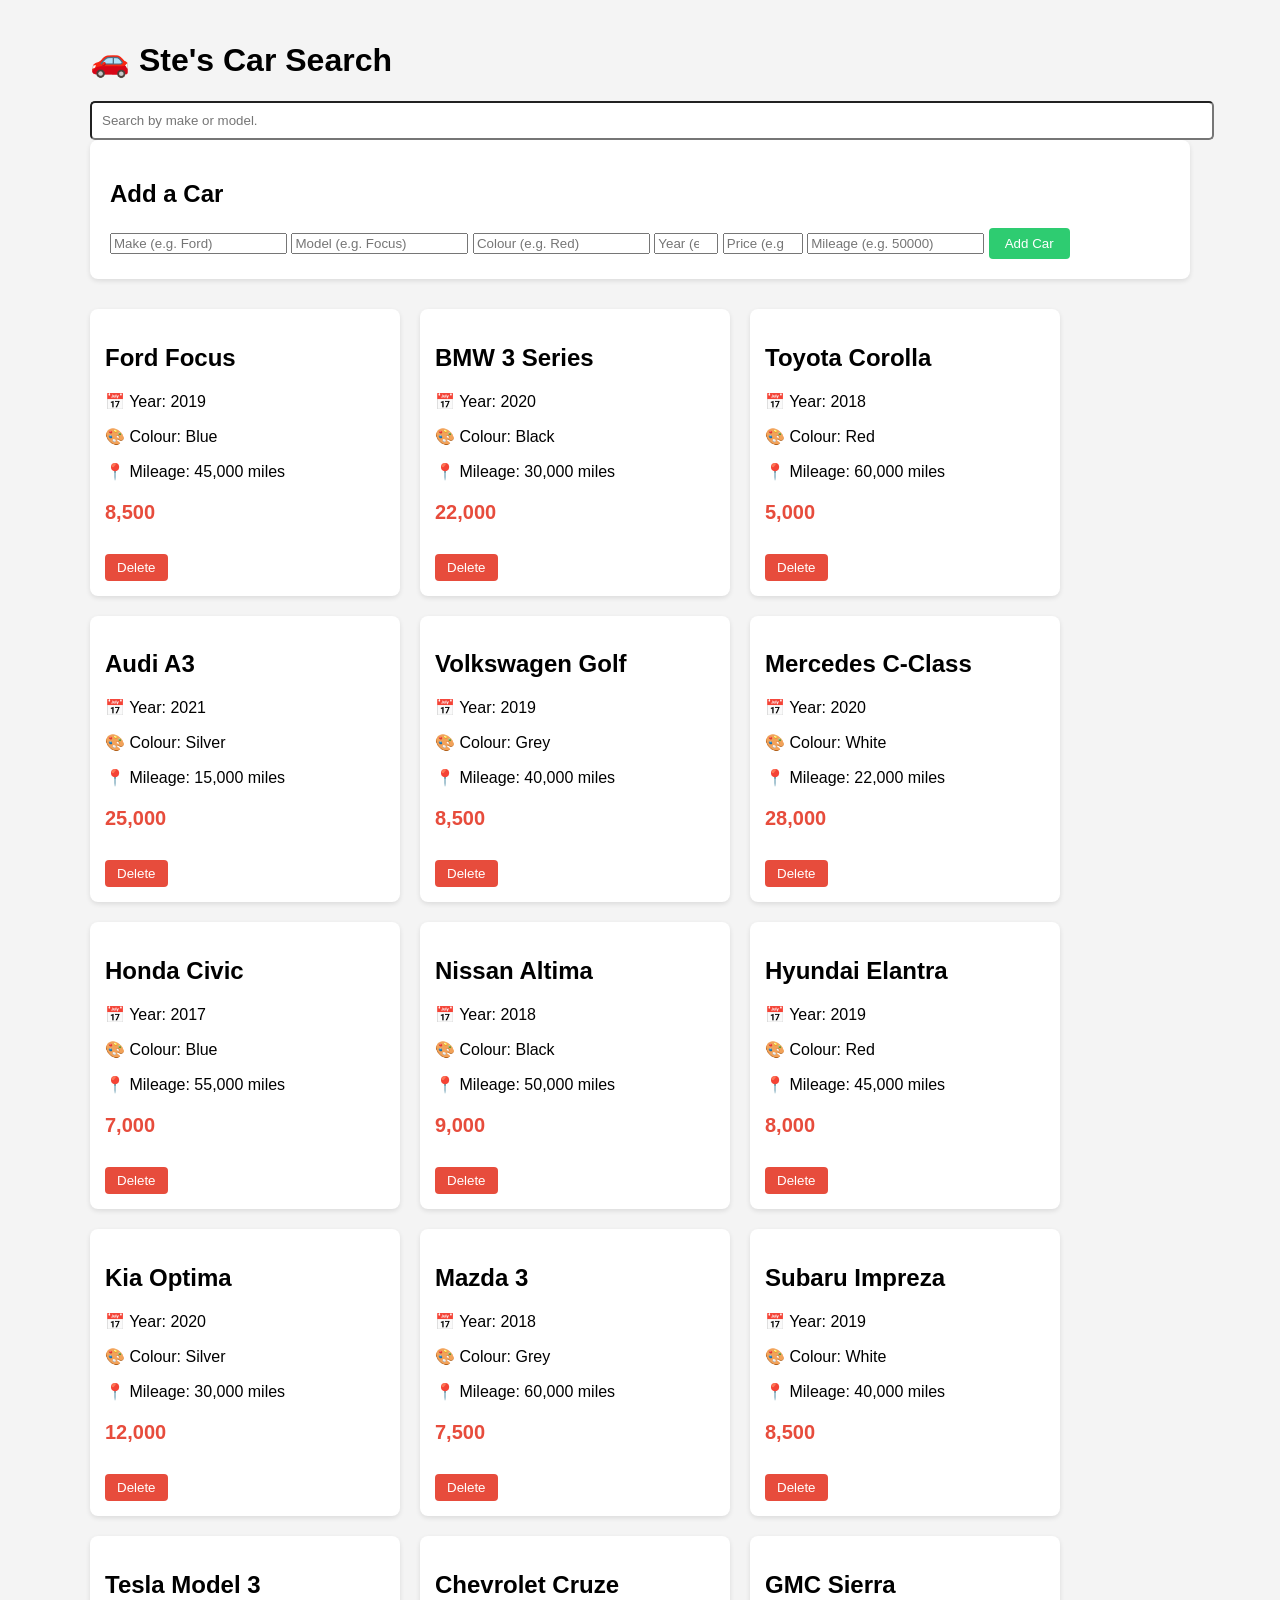
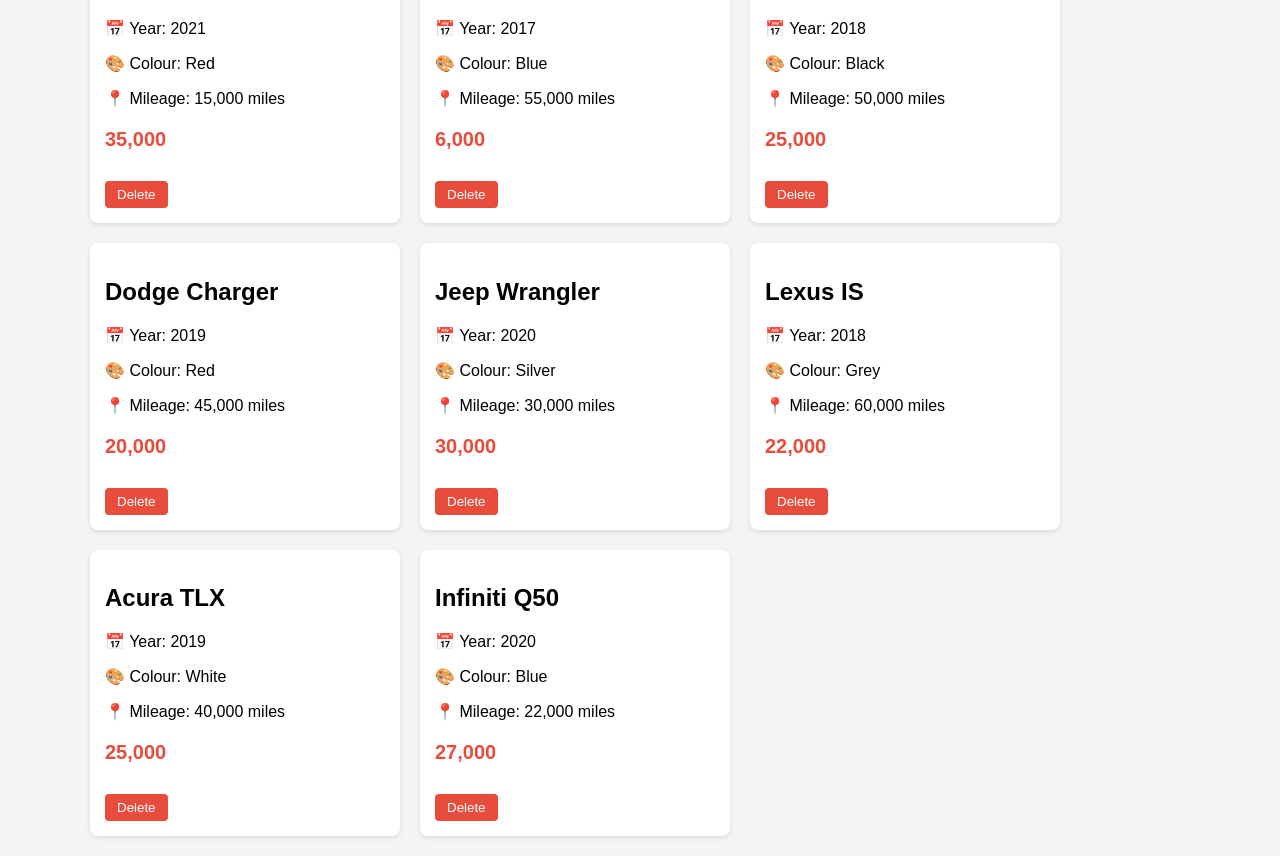
==== NewCarSearch.html @ 7475231a "More user friendly validation" ====
<!DOCTYPE html>
<html>
  <head>
    <style> /* https://htmlcheatsheet.com/css/ */
        body {
            font-family: Arial, sans-serif;
            max-width: 1100px;
            margin: 0 auto;
            padding: 20px;
            background-color: #f4f4f4;
        }
        #search-bar {
            width: 100%;
            padding: 10px;
            border-radius: 5px;
        }
        #car-listings {
            display: flex;
            flex-wrap: wrap;
            gap: 20px; /* Gap works in Visual Stuido */
        }
        #add-car-form {
            background: white;
            padding: 20px;
            border-radius: 8px;
            margin-bottom: 30px;
            box-shadow: 0px 2px 5px rgba(0,0,0,0.1);
        }
        #add-car-form button {
            padding: 8px 16px;
            background-color: #2ecc71;
            color: white;
            border: none;
            border-radius: 4px;
            cursor: pointer;
        }
        .car-card {
            background: white;
            padding: 15px;
            border-radius: 8px;
            width: 280px;
            box-shadow: 0 2px 5px rgba(0,0,0,0.1);
        }
        .price {
            font-size: 20px;
            font-weight: bold;
            color: #e74c3c;
        }
        .car-card button {
            margin-top: 10px;
            padding: 6px 12px;
            background-color: #e74c3c;
            color: white;
            border: none;
            border-radius: 4px;
            cursor: pointer;
        }
        .car-card button:hover {
            background-color: #c0392b;
        }
        .invalid {
            border: 2px solid #e74c3c !important;
        }

    </style>
    <title>Ste's Car Search</title>
  </head>
  <body>
    <h1>🚗 Ste's Car Search</h1> <!-- Car icon works in Visual Studio  -->
    <input type="text" id="search-bar" placeholder="Search by make or model.">
    <form id="add-car-form">
        <h2>Add a Car</h2>
        <input type="text" id="input-make" placeholder="Make (e.g. Ford)" maxlength="50">
        <input type="text" id="input-model" placeholder="Model (e.g. Focus)" maxlength="50">
        <input type="text" id="input-colour" placeholder="Colour (e.g. Red)" maxlength="50">
        <input type="number" id="input-year" placeholder="Year (e.g. 2020)" min="1900" max="2030">
        <input type="number" id="input-price" placeholder="Price (e.g. 5400)" min="0" max="100000">
        <input type="number" id="input-mileage" placeholder="Mileage (e.g. 50000)" min="0">
        <button onclick="addCar()">Add Car</button>
    </form>
    <section id="car-listings"> </section>

    <script>
        const cars =[
            {id: 1, make: "Ford", model: "Focus", year: 2019, price: 8500, mileage: 45000, colour: "Blue" },
            {id: 2, make: "BMW", model: "3 Series", year: 2020, price: 22000, mileage: 30000, colour:"Black"},
            {id: 3, make: "Toyota", model: "Corolla", year: 2018, price: 5000, mileage: 60000, colour:"Red"},
            {id: 4, make: "Audi", model: "A3", year: 2021, price: 25000, mileage: 15000, colour:"Silver"},
            {id: 5, make: "Volkswagen", model: "Golf", year: 2019, price: 8500, mileage: 40000, colour:"Grey"},
            {id: 6, make: "Mercedes", model: "C-Class", year: 2020, price: 28000, mileage: 22000, colour:"White"},
            {id: 7, make: "Honda", model: "Civic", year: 2017, price: 7000, mileage: 55000, colour:"Blue"},
            {id: 8, make: "Nissan", model: "Altima", year: 2018, price: 9000, mileage: 50000, colour:"Black"},
            {id: 9, make: "Hyundai", model: "Elantra", year: 2019, price: 8000, mileage: 45000, colour:"Red"},
            {id: 10, make: "Kia", model: "Optima", year: 2020, price: 12000, mileage: 30000, colour:"Silver"},
            {id: 11, make: "Mazda", model: "3", year: 2018, price: 7500, mileage: 60000, colour:"Grey"},
            {id: 12, make: "Subaru", model: "Impreza", year: 2019, price: 8500, mileage: 40000, colour:"White"},
            {id: 13, make: "Tesla", model: "Model 3", year: 2021, price: 35000, mileage: 15000, colour:"Red"},
            {id: 14, make: "Chevrolet", model: "Cruze", year: 2017, price: 6000, mileage: 55000, colour:"Blue"},
            {id: 15, make: "GMC", model: "Sierra", year: 2018, price: 25000, mileage: 50000, colour:"Black"},
            {id: 16, make: "Dodge", model: "Charger", year: 2019, price: 20000, mileage: 45000, colour:"Red"},
            {id: 17, make: "Jeep", model: "Wrangler", year: 2020, price: 30000, mileage: 30000, colour:"Silver"},
            {id: 18, make: "Lexus", model: "IS", year: 2018, price: 22000, mileage: 60000, colour:"Grey"},
            {id: 19, make: "Acura", model: "TLX", year: 2019, price: 25000, mileage: 40000, colour:"White"},
            {id: 20, make: "Infiniti", model: "Q50", year: 2020, price: 27000, mileage: 22000, colour:"Blue"},
        ];

        let nextId = 21;

    /* This function is a safety measure to 
    prevent harmful text from being inserted (XSS)*/
    function escapeHTML(str) {
    const div = document.createElement("div");
    div.textContent = str;
    return div.innerHTML;
    }

    function displayCars(carList) {
        const listings = document.getElementById("car-listings");
        listings.innerHTML = ""; 

        if (carList.length === 0) {
            listings.innerHTML = '<p class="no-results">No cars found.</p>';
                return;
        }

        let html ="";
        carList.forEach(car => {
            // Icons work in Visual Studio
            html += ` 
            <article class="car-card">
                <h2> ${escapeHTML(car.make)} ${escapeHTML(car.model)}</h2>
                <p> 📅 Year: ${escapeHTML(String(car.year))}</p>
                <p> 🎨 Colour: ${escapeHTML(car.colour)}</p>
                <p> 📍 Mileage: ${escapeHTML(car.mileage.toLocaleString())} miles </p>
                <p class="price"> ${escapeHTML(car.price.toLocaleString())} </p>
                <button onclick="deleteCar(${escapeHTML(car.id)})"> Delete</button>
            </article>
         ` ;
        });
        listings.innerHTML = html;

    }
    function getFilteredCars() {
        const searchTerm = document.getElementById("search-bar").value.toLowerCase();
        if (!searchTerm) return cars;
        return cars.filter(car =>
            car.make.toLowerCase().includes(searchTerm) ||
            car.model.toLowerCase().includes(searchTerm)
        );
    }

    document.getElementById("search-bar").addEventListener("input", () => {
        displayCars(getFilteredCars());
    });

    function deleteCar(id) {
        const index = cars.findIndex(car => car.id === id);
        if (index !== -1) {
            cars.splice(index, 1);
        }

displayCars(getFilteredCars());

    }
    
    function addCar() {
        const fields = {
        make: document.getElementById("input-make"),
        model: document.getElementById("input-model"),
        year: document.getElementById("input-year"),
        price: document.getElementById("input-price"),
        mileage: document.getElementById("input-mileage"),
        colour: document.getElementById("input-colour"),
  };

  let valid = true;

  Object.values(fields).forEach(field => field.classList.remove("invalid"));

  Object.entries(fields).forEach(([key, field]) => {
    if (!field.value.trim()) {
      field.classList.add("invalid");
      valid = false;
    }
  });

  ["make", "model", "colour"].forEach(key => {
    if (fields[key].value.trim().length > 50) {
      fields[key].classList.add("invalid");
      valid = false;
    }
  });

  const year = parseInt(fields.year.value);
  const price = parseInt(fields.price.value);
  const mileage = parseInt(fields.mileage.value);

  if (fields.year.value && (year < 1900 || year > 2030)) {
    fields.year.classList.add("invalid");
    valid = false;
  }
  if (fields.price.value && (price < 0 || price > 100000)) {
    fields.price.classList.add("invalid");
    valid = false;
  }
  if (fields.mileage.value && mileage < 0) {
    fields.mileage.classList.add("invalid");
    valid = false;
  }

  if (!valid) {
    alert("Please check the highlighted fields.");
    return;
  }

  cars.push({
    id: nextId++,
    make: fields.make.value.trim(),
    model: fields.model.value.trim(),
    year: year,
    price: price,
    mileage: mileage,
    colour: fields.colour.value.trim(),
  });

  Object.values(fields).forEach(field => field.value = "");
  displayCars(getFilteredCars());
}

displayCars(cars);

    </script>
  </body>
</html>
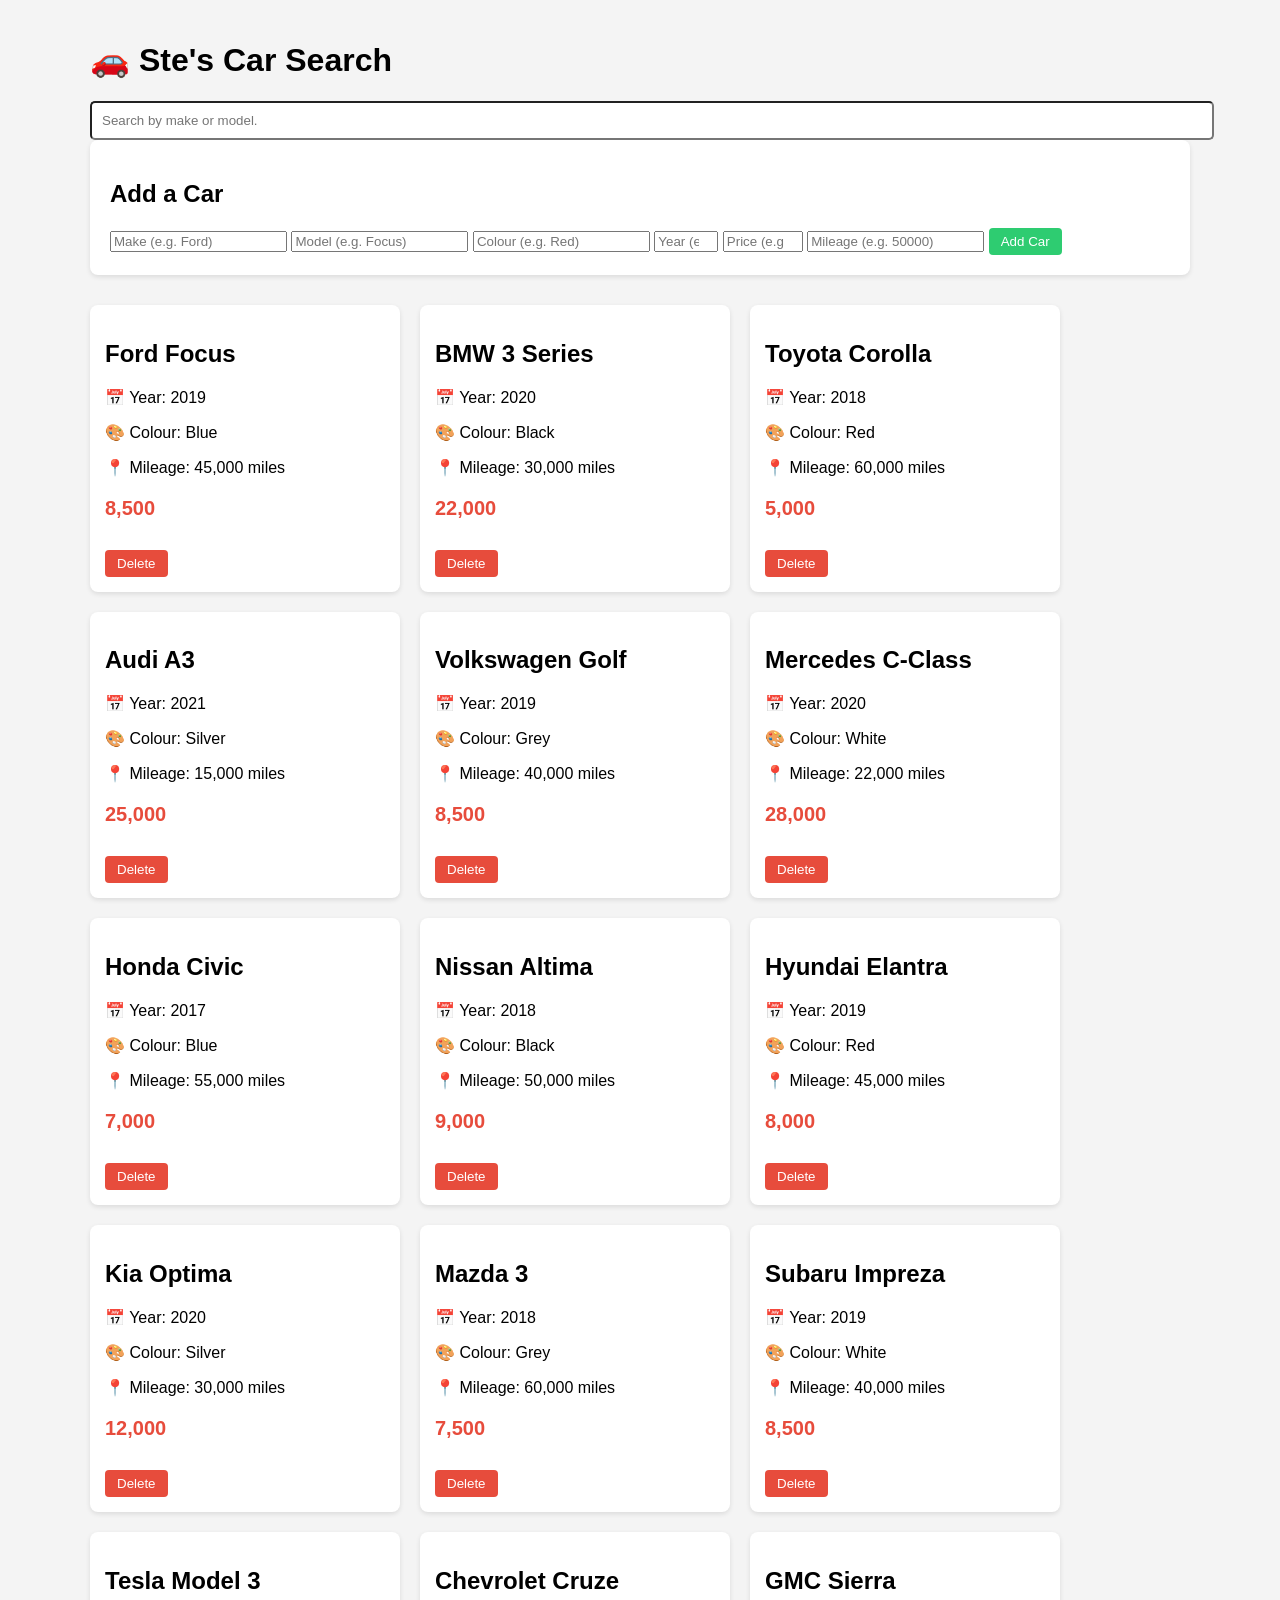
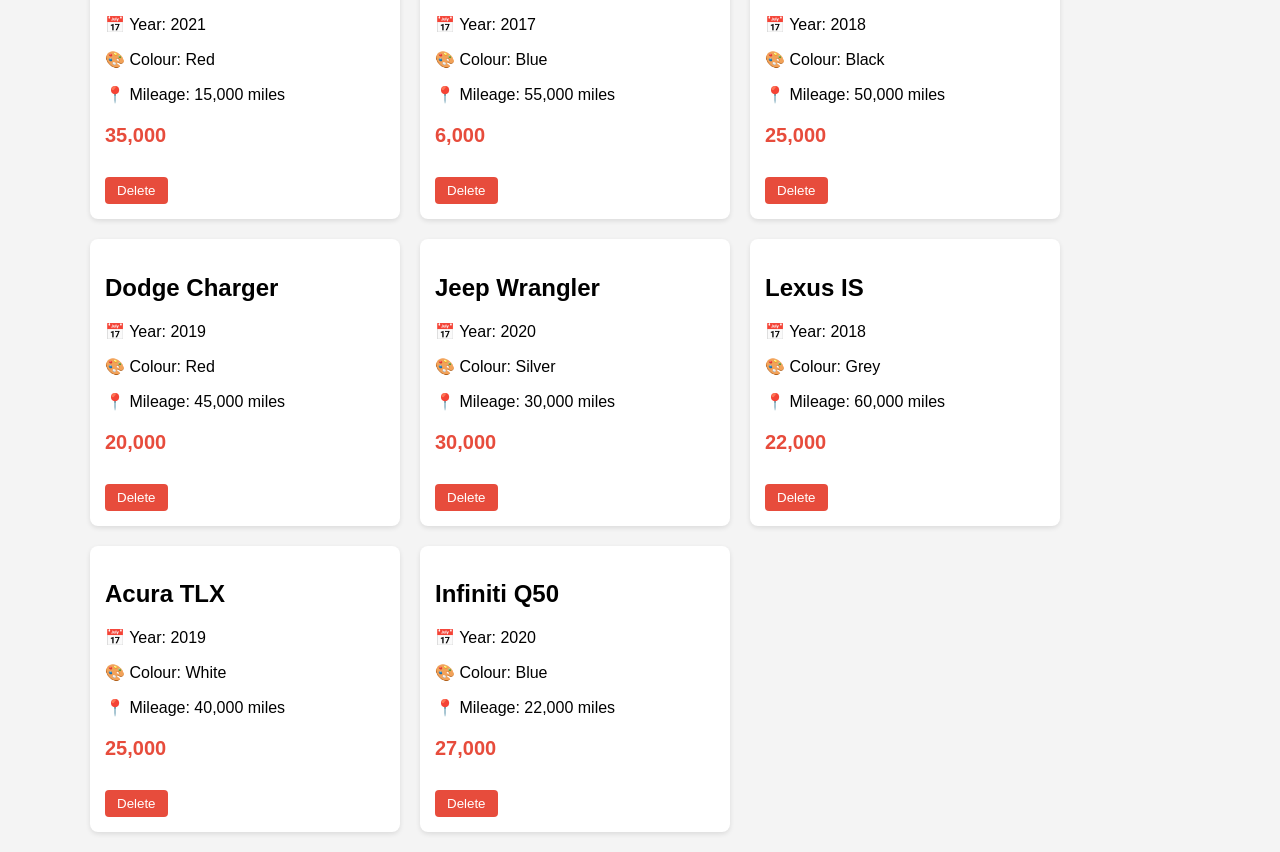
==== commit f84af8bf: "Button size reduced to better fit the form." ====
--- a/NewCarSearch.html
+++ b/NewCarSearch.html
@@ -27,7 +27,7 @@
             box-shadow: 0px 2px 5px rgba(0,0,0,0.1);
         }
         #add-car-form button {
-            padding: 8px 16px;
+            padding: 6px 12px;
             background-color: #2ecc71;
             color: white;
             border: none;
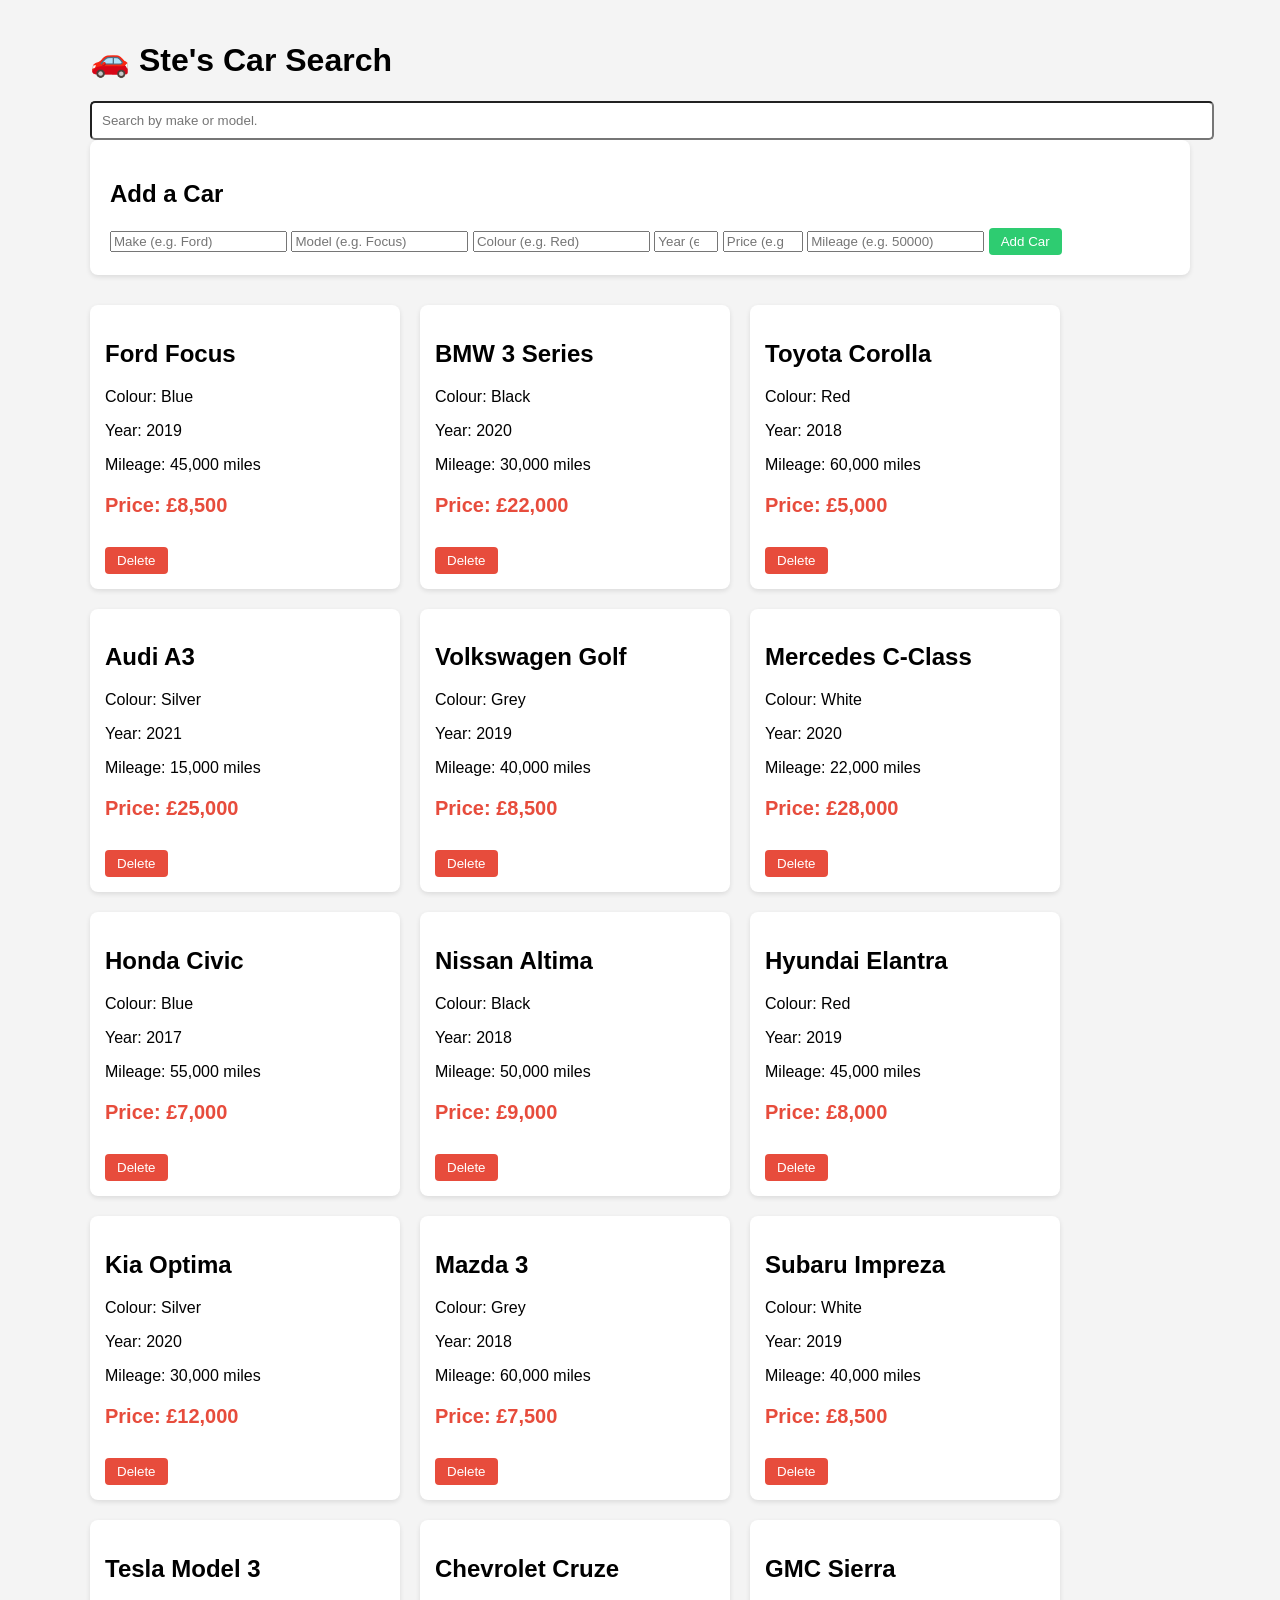
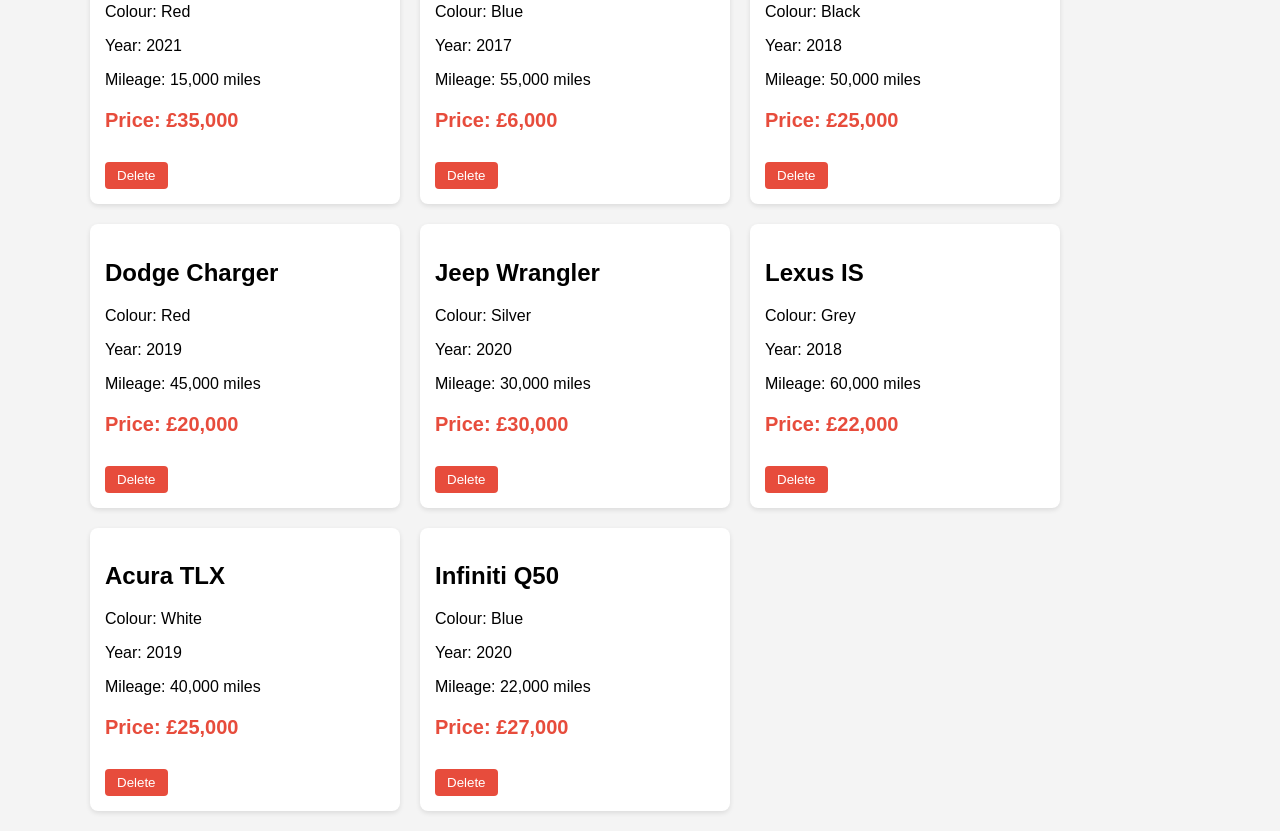
==== commit 8bc484c8: "Re did the displayCars function so xss attacks couldnt break it." ====
--- a/NewCarSearch.html
+++ b/NewCarSearch.html
@@ -17,7 +17,7 @@
         #car-listings {
             display: flex;
             flex-wrap: wrap;
-            gap: 20px; /* Gap works in Visual Stuido */
+            gap: 20px; 
         }
         #add-car-form {
             background: white;
@@ -66,9 +66,9 @@
     <title>Ste's Car Search</title>
   </head>
   <body>
-    <h1>🚗 Ste's Car Search</h1> <!-- Car icon works in Visual Studio  -->
+    <h1>🚗 Ste's Car Search</h1>
     <input type="text" id="search-bar" placeholder="Search by make or model.">
-    <form id="add-car-form">
+    <section id="add-car-form">
         <h2>Add a Car</h2>
         <input type="text" id="input-make" placeholder="Make (e.g. Ford)" maxlength="50">
         <input type="text" id="input-model" placeholder="Model (e.g. Focus)" maxlength="50">
@@ -76,8 +76,8 @@
         <input type="number" id="input-year" placeholder="Year (e.g. 2020)" min="1900" max="2030">
         <input type="number" id="input-price" placeholder="Price (e.g. 5400)" min="0" max="100000">
         <input type="number" id="input-mileage" placeholder="Mileage (e.g. 50000)" min="0">
-        <button onclick="addCar()">Add Car</button>
-    </form>
+        <button type="button" onclick="addCar()">Add Car</button>
+    </section>
     <section id="car-listings"> </section>
 
     <script>
@@ -106,13 +106,6 @@
 
         let nextId = 21;
 
-    /* This function is a safety measure to 
-    prevent harmful text from being inserted (XSS)*/
-    function escapeHTML(str) {
-    const div = document.createElement("div");
-    div.textContent = str;
-    return div.innerHTML;
-    }
 
     function displayCars(carList) {
         const listings = document.getElementById("car-listings");
@@ -120,26 +113,43 @@
 
         if (carList.length === 0) {
             listings.innerHTML = '<p class="no-results">No cars found.</p>';
-                return;
-        }
-
-        let html ="";
+            return;
+        }
+
         carList.forEach(car => {
-            // Icons work in Visual Studio
-            html += ` 
-            <article class="car-card">
-                <h2> ${escapeHTML(car.make)} ${escapeHTML(car.model)}</h2>
-                <p> 📅 Year: ${escapeHTML(String(car.year))}</p>
-                <p> 🎨 Colour: ${escapeHTML(car.colour)}</p>
-                <p> 📍 Mileage: ${escapeHTML(car.mileage.toLocaleString())} miles </p>
-                <p class="price"> ${escapeHTML(car.price.toLocaleString())} </p>
-                <button onclick="deleteCar(${escapeHTML(car.id)})"> Delete</button>
-            </article>
-         ` ;
-        });
-        listings.innerHTML = html;
-
-    }
+            const card = document.createElement("article");
+            card.className ="car-card";
+
+            const title = document.createElement("h2");
+            title.textContent = `${car.make} ${car.model}`;
+            card.appendChild(title);
+
+            const colourP = document.createElement("p");
+            colourP.textContent = `Colour: ${car.colour}`;
+            card.appendChild(colourP);
+
+            const yearP = document.createElement("p");
+            yearP.textContent = `Year: ${car.year}`;
+            card.appendChild(yearP);
+
+            const mileageP = document.createElement("p");
+            mileageP.textContent = `Mileage: ${car.mileage.toLocaleString()} miles`;
+            card.appendChild(mileageP);
+
+            const priceP = document.createElement("p");
+            priceP.className = "price";
+            priceP.textContent = `Price: £${car.price.toLocaleString()}`;
+            card.appendChild(priceP);
+
+            const deleteBtn = document.createElement("button"); // make a button object
+            deleteBtn.textContent = "Delete"; // set what it says
+            deleteBtn.addEventListener("click", () => deleteCar(car.id)); // attach a handler
+            card.appendChild(deleteBtn); // stick it on the page
+
+            listings.appendChild(card);
+        });       
+    }
+
     function getFilteredCars() {
         const searchTerm = document.getElementById("search-bar").value.toLowerCase();
         if (!searchTerm) return cars;
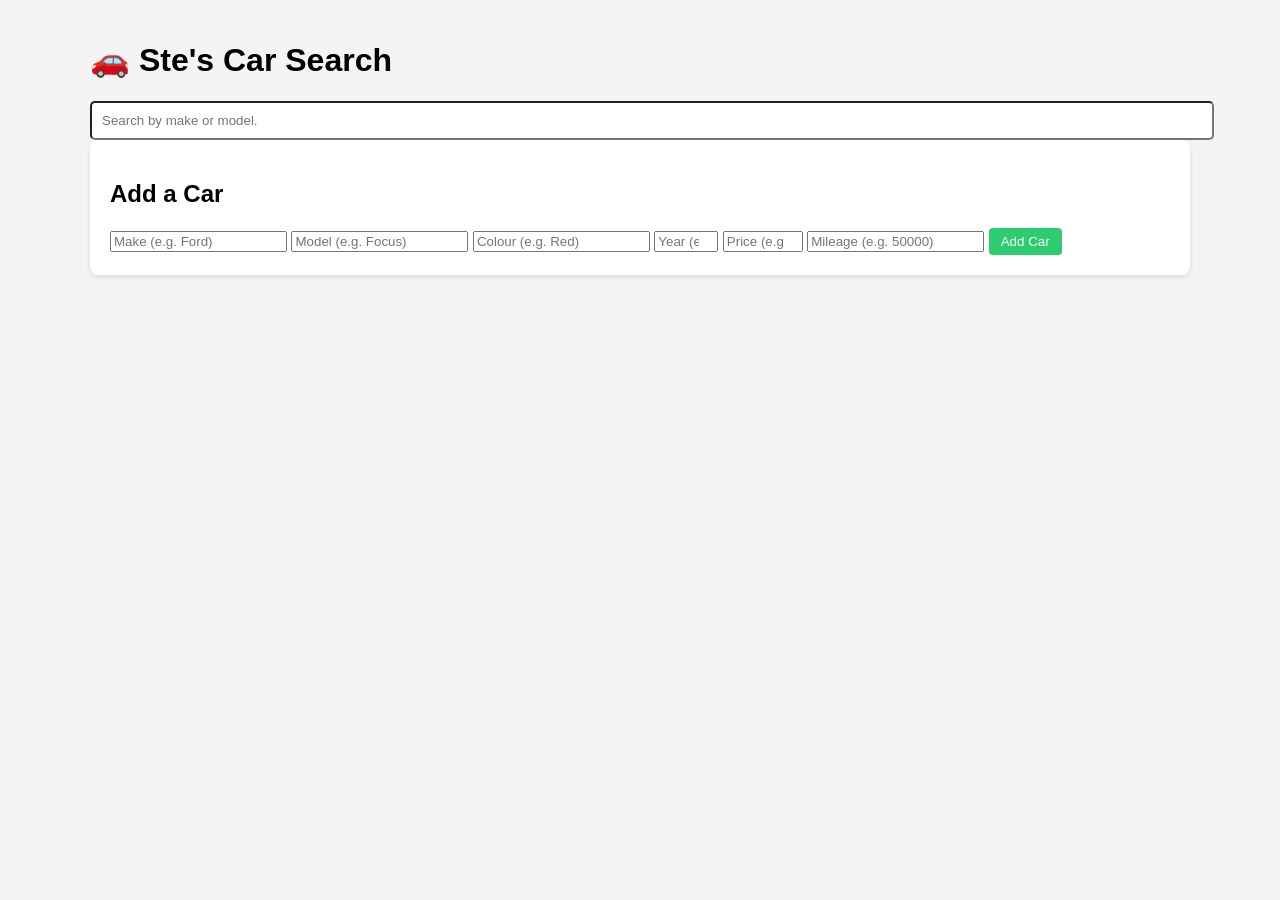
==== commit cd91a7e0: "Added CSP meta tag to both HTML files and changed the add car button to have an id for better event " ====
--- a/NewCarSearch.html
+++ b/NewCarSearch.html
@@ -64,6 +64,7 @@
 
     </style>
     <title>Ste's Car Search</title>
+    <meta http-equiv="Content-Security-Policy" content="default-src 'self'; script-src 'self'; style-src 'self'; img-src 'self'">
   </head>
   <body>
     <h1>🚗 Ste's Car Search</h1>
@@ -76,7 +77,7 @@
         <input type="number" id="input-year" placeholder="Year (e.g. 2020)" min="1900" max="2030">
         <input type="number" id="input-price" placeholder="Price (e.g. 5400)" min="0" max="100000">
         <input type="number" id="input-mileage" placeholder="Mileage (e.g. 50000)" min="0">
-        <button type="button" onclick="addCar()">Add Car</button>
+        <button type="button" id="add-car-btn()">Add Car</button>
     </section>
     <section id="car-listings"> </section>
 
@@ -106,7 +107,6 @@
 
         let nextId = 21;
 
-
     function displayCars(carList) {
         const listings = document.getElementById("car-listings");
         listings.innerHTML = ""; 
@@ -141,10 +141,10 @@
             priceP.textContent = `Price: £${car.price.toLocaleString()}`;
             card.appendChild(priceP);
 
-            const deleteBtn = document.createElement("button"); // make a button object
-            deleteBtn.textContent = "Delete"; // set what it says
-            deleteBtn.addEventListener("click", () => deleteCar(car.id)); // attach a handler
-            card.appendChild(deleteBtn); // stick it on the page
+            const deleteBtn = document.createElement("button");
+            deleteBtn.textContent = "Delete"; 
+            deleteBtn.addEventListener("click", () => deleteCar(car.id)); 
+            card.appendChild(deleteBtn); 
 
             listings.appendChild(card);
         });       
@@ -158,6 +158,8 @@
             car.model.toLowerCase().includes(searchTerm)
         );
     }
+    
+    document.getElementById("add-car-btn").addEventListener("click", addCar);
 
     document.getElementById("search-bar").addEventListener("input", () => {
         displayCars(getFilteredCars());
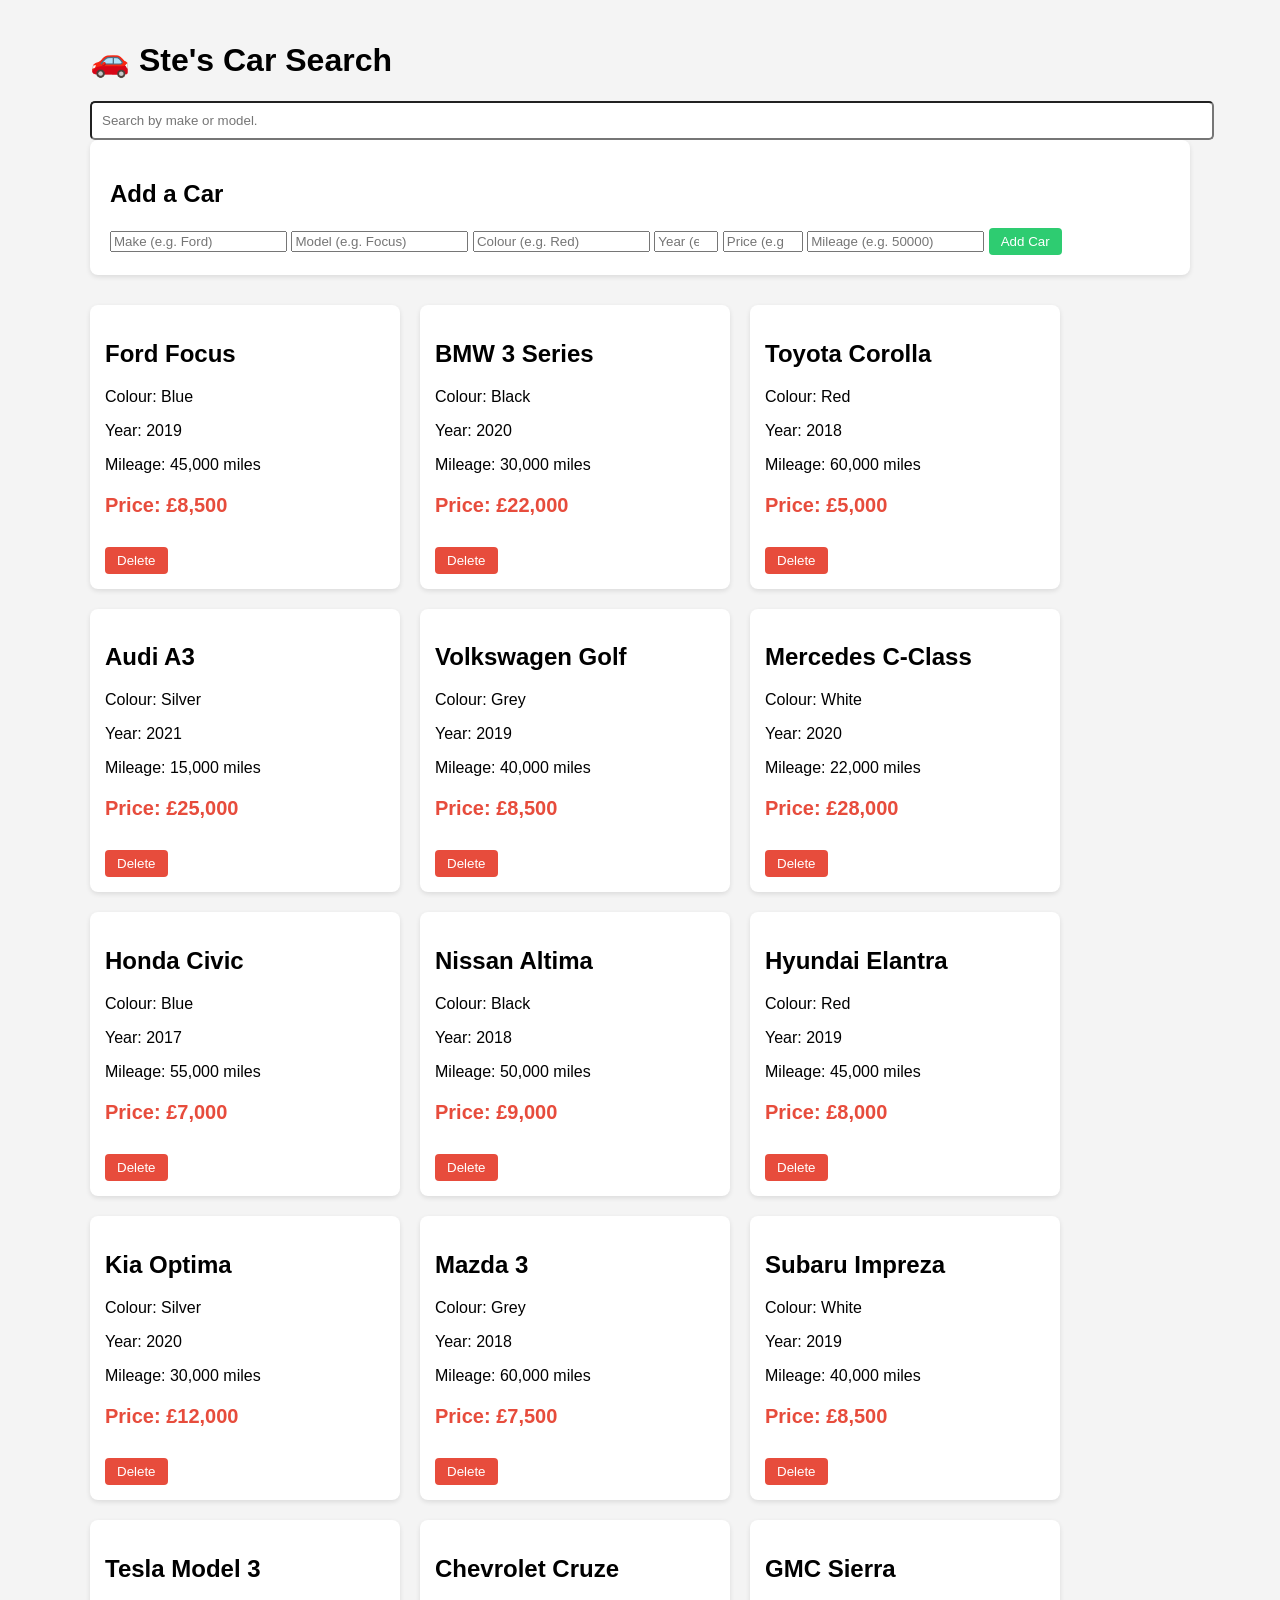
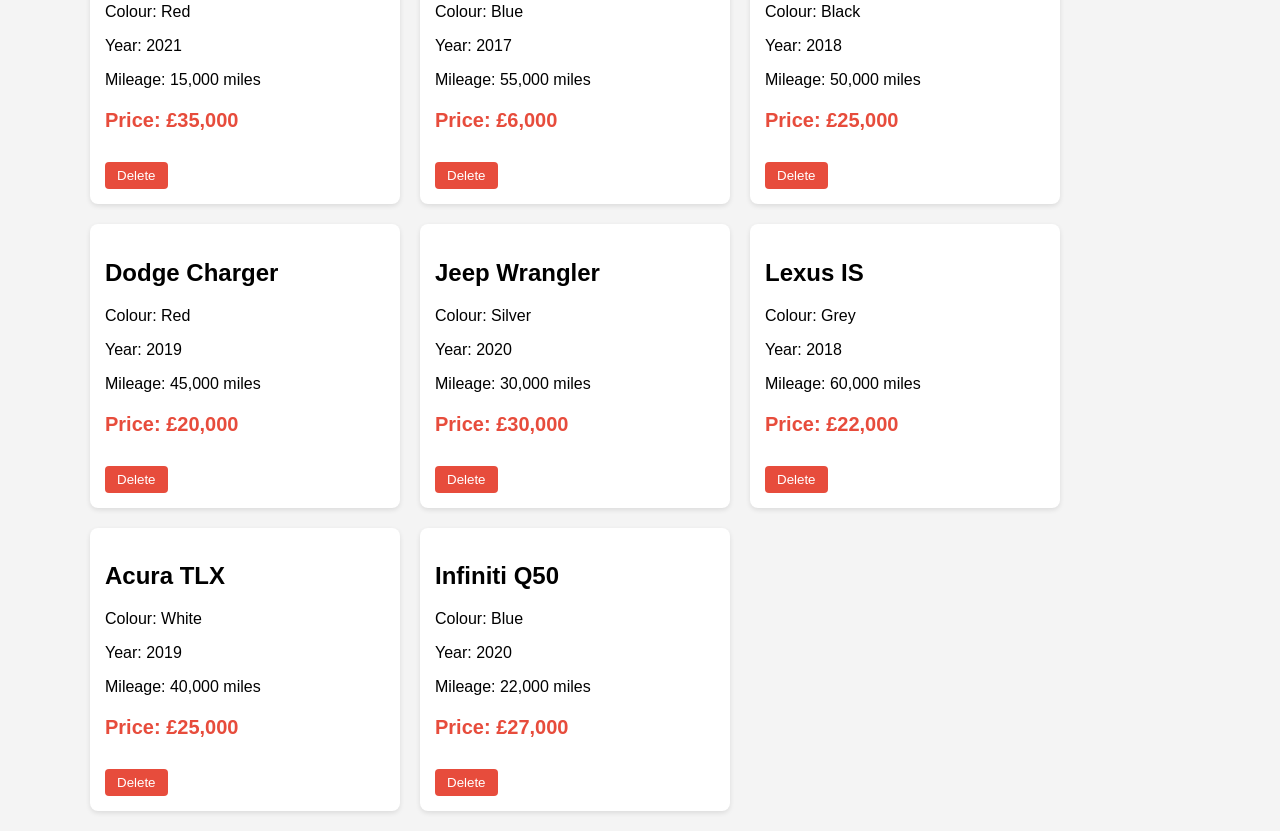
==== commit 183d292a: "more typos fixed!" ====
--- a/NewCarSearch.html
+++ b/NewCarSearch.html
@@ -64,7 +64,6 @@
 
     </style>
     <title>Ste's Car Search</title>
-    <meta http-equiv="Content-Security-Policy" content="default-src 'self'; script-src 'self'; style-src 'self'; img-src 'self'">
   </head>
   <body>
     <h1>🚗 Ste's Car Search</h1>
@@ -77,7 +76,7 @@
         <input type="number" id="input-year" placeholder="Year (e.g. 2020)" min="1900" max="2030">
         <input type="number" id="input-price" placeholder="Price (e.g. 5400)" min="0" max="100000">
         <input type="number" id="input-mileage" placeholder="Mileage (e.g. 50000)" min="0">
-        <button type="button" id="add-car-btn()">Add Car</button>
+        <button type="button" id="add-car-btn">Add Car</button>
     </section>
     <section id="car-listings"> </section>
 
@@ -158,7 +157,7 @@
             car.model.toLowerCase().includes(searchTerm)
         );
     }
-    
+
     document.getElementById("add-car-btn").addEventListener("click", addCar);
 
     document.getElementById("search-bar").addEventListener("input", () => {
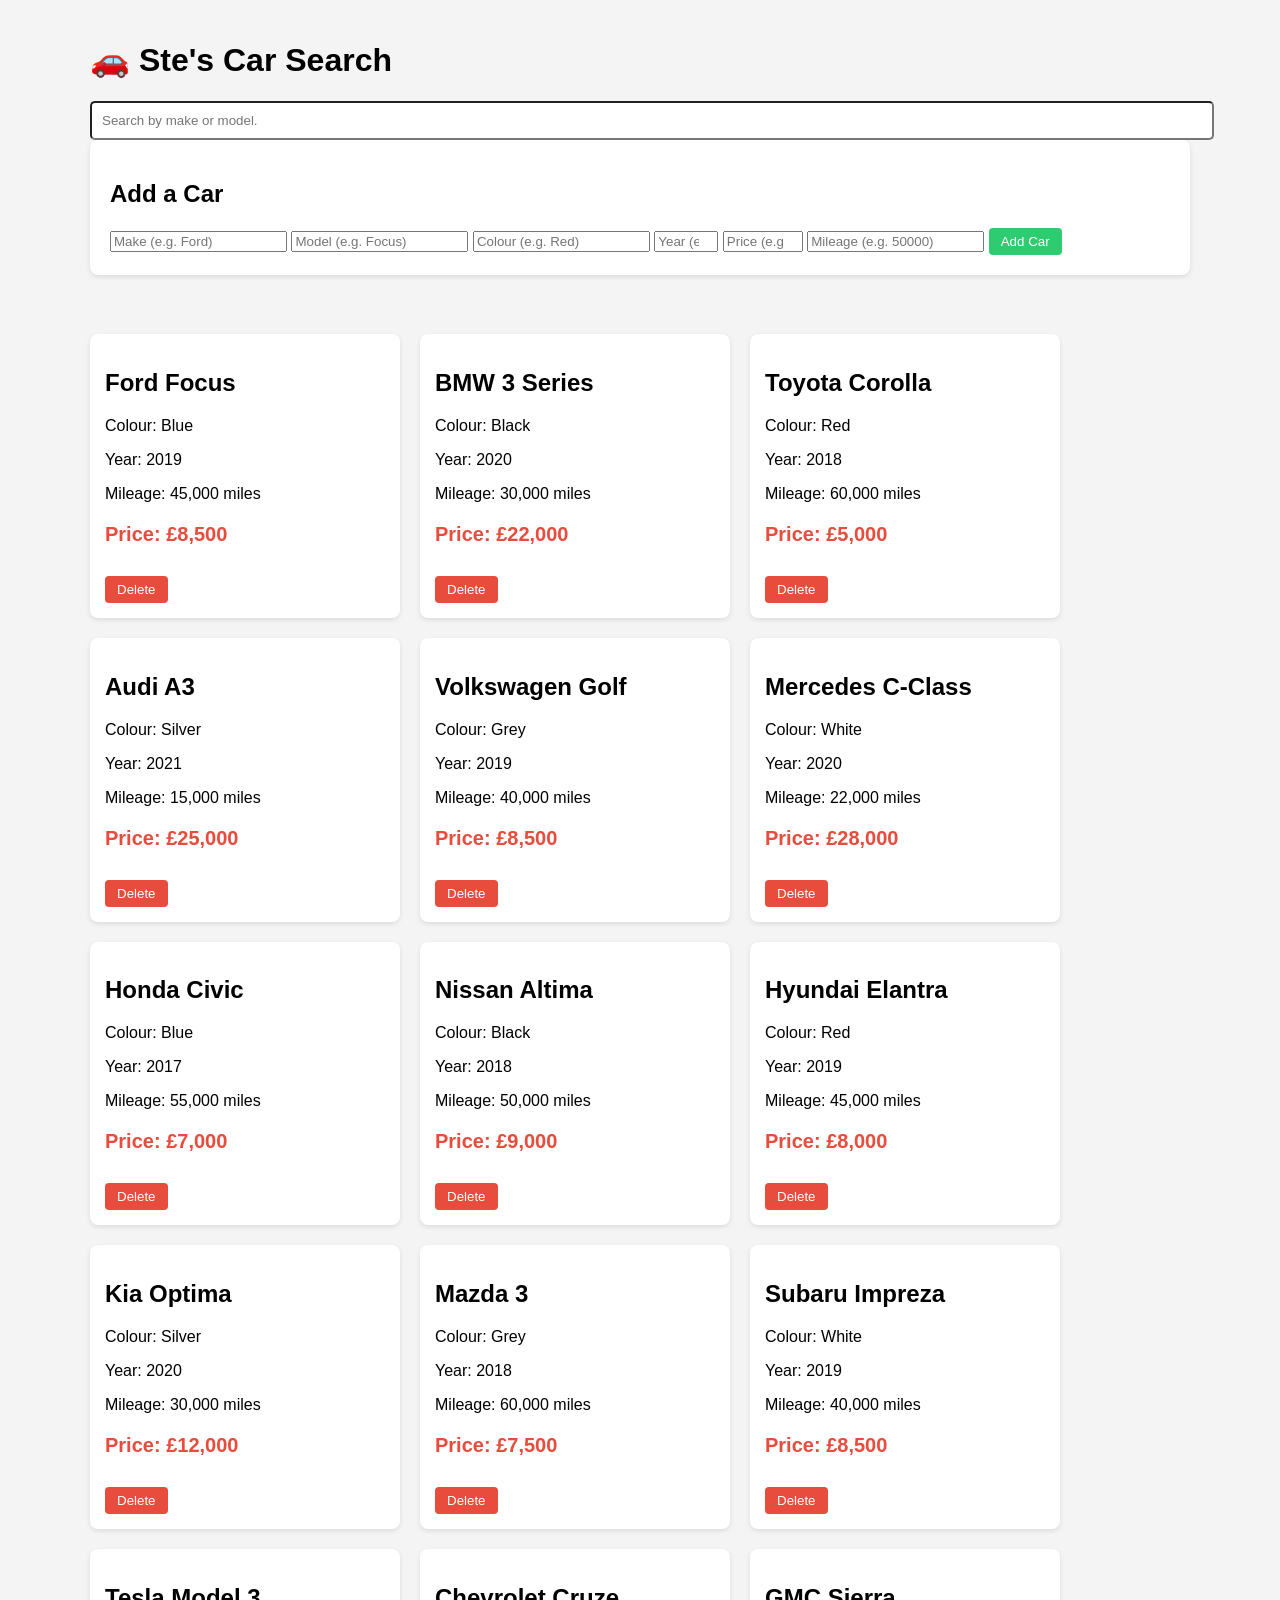
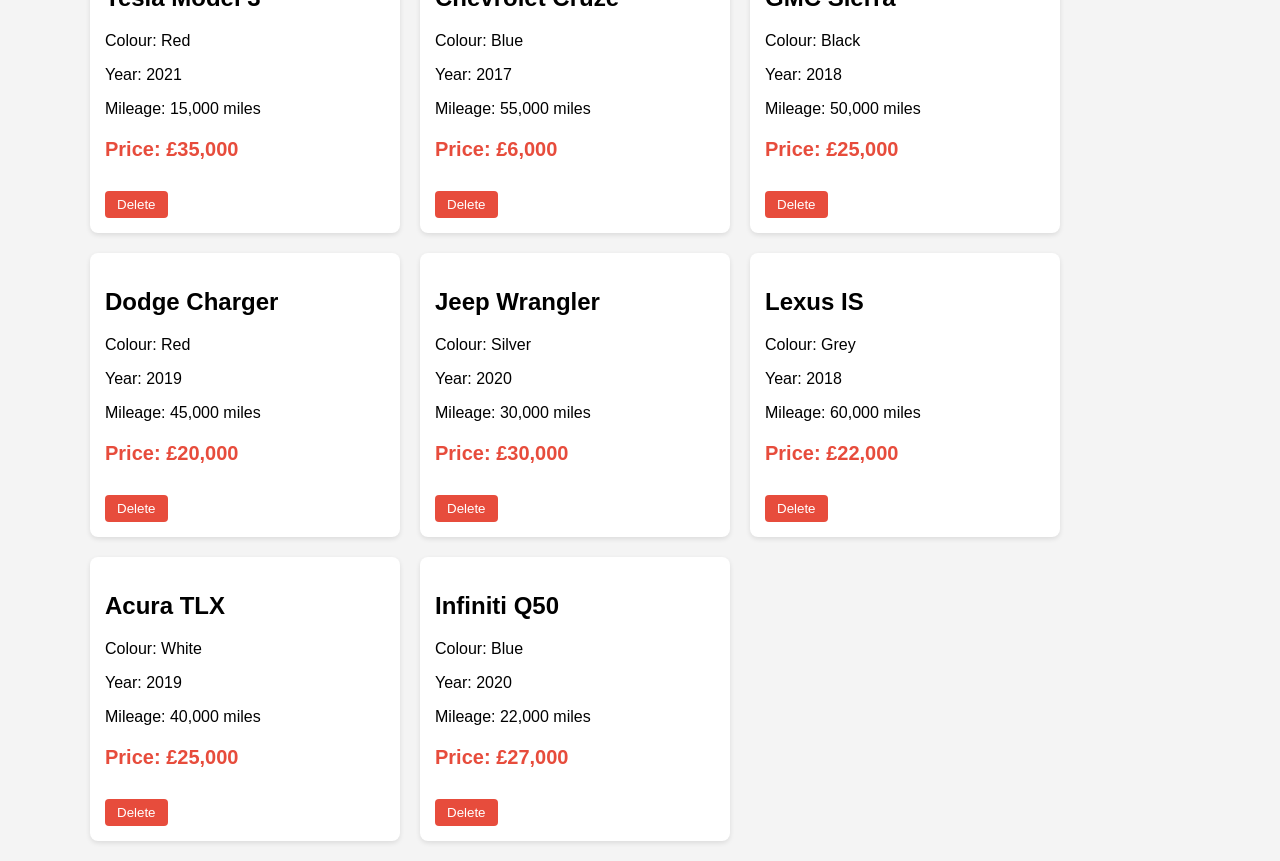
==== commit d3424ea1: "Remove the single file html all together. having to change multiple times is crazy" ====
--- a/NewCarSearch.html
+++ b/NewCarSearch.html
@@ -60,6 +60,12 @@
         }
         .invalid {
             border: 2px solid #e74c3c !important;
+        }
+        .error-message {
+            color: #e74c3c;
+            font-weight: bold;
+            margin: 10px 0;
+            min-height: 1.2em;
         }
 
     </style>
@@ -78,6 +84,7 @@
         <input type="number" id="input-mileage" placeholder="Mileage (e.g. 50000)" min="0">
         <button type="button" id="add-car-btn">Add Car</button>
     </section>
+    <p id="form-error" class="error-message"></p>
     <section id="car-listings"> </section>
 
     <script>
@@ -220,7 +227,7 @@
   }
 
   if (!valid) {
-    alert("Please check the highlighted fields.");
+    document.getElementById("form-error").textContent = "Please check the highlighted fields for errors.";
     return;
   }
 
@@ -235,6 +242,7 @@
   });
 
   Object.values(fields).forEach(field => field.value = "");
+  document.getElementById("form-error").textContent = "";
   displayCars(getFilteredCars());
 }
 
